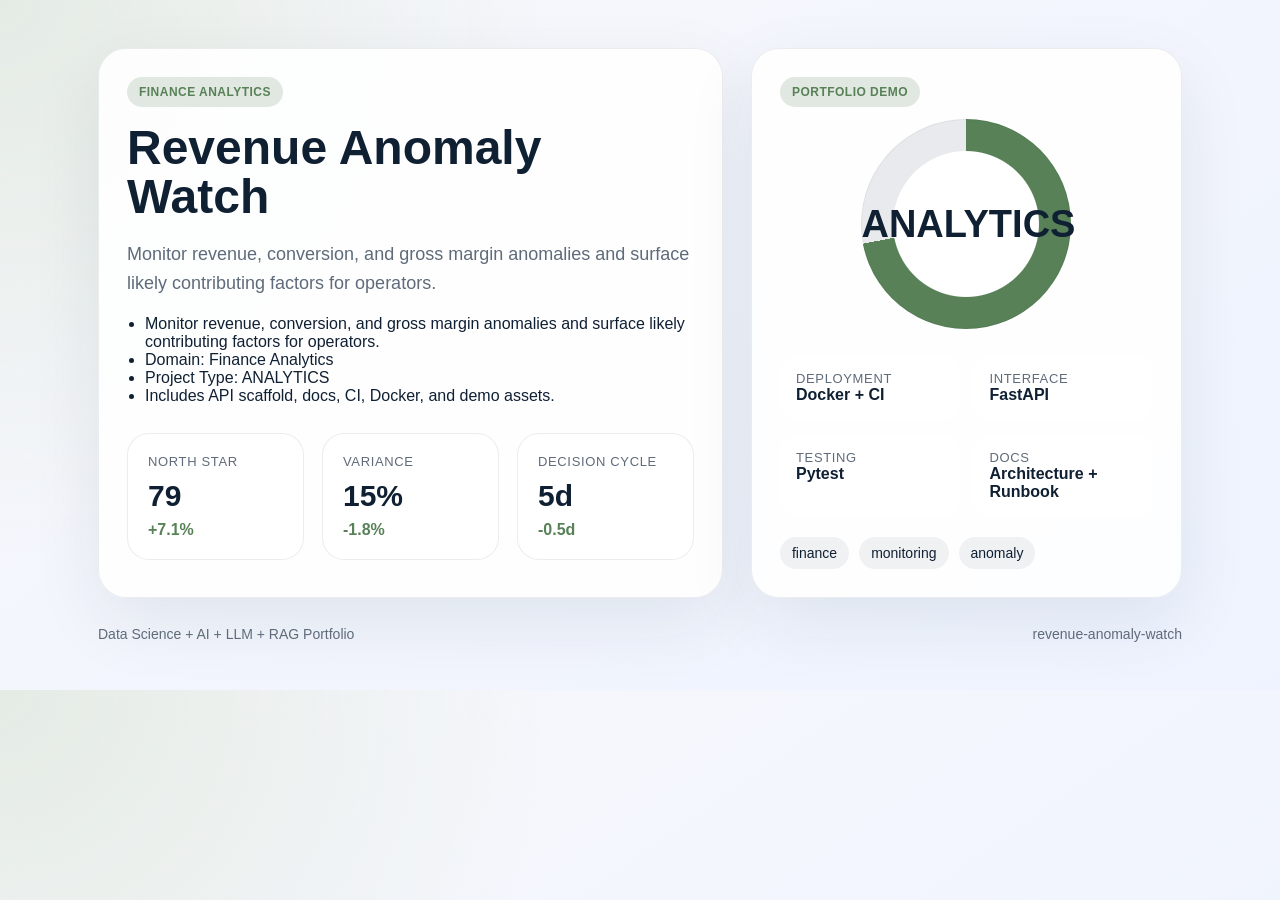
==== demo/index.html @ 746a1476 "Publish production-ready portfolio project" ====
<!doctype html>
        <html lang="en">
        <head>
          <meta charset="utf-8">
          <meta name="viewport" content="width=device-width, initial-scale=1">
          <title>Revenue Anomaly Watch</title>
          <style>
            :root {
              --accent: #588157;
              --ink: #102033;
              --muted: #5f6b7a;
              --card: rgba(255,255,255,0.88);
              --bg-1: #f7f8fb;
              --bg-2: #eef3ff;
            }
            * { box-sizing: border-box; }
            body {
              margin: 0;
              font-family: "Avenir Next", "Segoe UI", sans-serif;
              color: var(--ink);
              background:
                radial-gradient(circle at top left, color-mix(in srgb, var(--accent) 16%, white), transparent 38%),
                linear-gradient(145deg, var(--bg-1), var(--bg-2));
            }
            main {
              max-width: 1180px;
              margin: 0 auto;
              padding: 48px;
            }
            .hero {
              display: grid;
              grid-template-columns: 1.45fr 1fr;
              gap: 28px;
              align-items: stretch;
            }
            .panel {
              background: var(--card);
              border: 1px solid rgba(16, 32, 51, 0.08);
              border-radius: 28px;
              padding: 28px;
              box-shadow: 0 24px 70px rgba(16, 32, 51, 0.08);
            }
            .eyebrow {
              display: inline-flex;
              padding: 8px 12px;
              border-radius: 999px;
              background: color-mix(in srgb, var(--accent) 18%, white);
              color: var(--accent);
              font-weight: 700;
              letter-spacing: 0.04em;
              text-transform: uppercase;
              font-size: 12px;
            }
            h1 {
              font-size: 48px;
              line-height: 1.03;
              margin: 16px 0 18px;
            }
            p {
              color: var(--muted);
              font-size: 18px;
              line-height: 1.6;
              margin: 0 0 18px;
            }
            ul {
              margin: 18px 0 0;
              padding-left: 18px;
              color: var(--ink);
            }
            .cards {
              display: grid;
              grid-template-columns: repeat(3, 1fr);
              gap: 18px;
              margin-top: 28px;
            }
            .card {
              background: white;
              border-radius: 22px;
              padding: 20px;
              border: 1px solid rgba(16, 32, 51, 0.08);
            }
            .card span, .meta span {
              display: block;
              color: var(--muted);
              font-size: 13px;
              text-transform: uppercase;
              letter-spacing: 0.05em;
            }
            .card strong {
              display: block;
              font-size: 30px;
              margin: 10px 0 8px;
            }
            .card em {
              color: var(--accent);
              font-style: normal;
              font-weight: 700;
            }
            .visual {
              min-height: 100%;
              display: flex;
              flex-direction: column;
              justify-content: space-between;
            }
            .ring {
              width: 210px;
              height: 210px;
              margin: 12px auto 26px;
              border-radius: 50%;
              background:
                radial-gradient(circle closest-side, white 69%, transparent 70%),
                conic-gradient(var(--accent) 0 72%, rgba(16, 32, 51, 0.09) 72% 100%);
              display: grid;
              place-items: center;
              box-shadow: inset 0 0 0 1px rgba(16, 32, 51, 0.05);
            }
            .ring strong {
              font-size: 38px;
            }
            .meta {
              display: grid;
              grid-template-columns: repeat(2, 1fr);
              gap: 14px;
            }
            .meta article {
              background: white;
              border-radius: 18px;
              padding: 16px;
            }
            .tag-list {
              display: flex;
              flex-wrap: wrap;
              gap: 10px;
              list-style: none;
              padding: 0;
              margin: 20px 0 0;
            }
            .tag-list li {
              padding: 8px 12px;
              border-radius: 999px;
              background: rgba(16, 32, 51, 0.06);
              font-size: 14px;
            }
            .footer {
              margin-top: 28px;
              display: flex;
              justify-content: space-between;
              color: var(--muted);
              font-size: 14px;
            }
          </style>
        </head>
        <body>
          <main>
            <section class="hero">
              <div class="panel">
                <span class="eyebrow">Finance Analytics</span>
                <h1>Revenue Anomaly Watch</h1>
                <p>Monitor revenue, conversion, and gross margin anomalies and surface likely contributing factors for operators.</p>
                <ul>
                  <li>Monitor revenue, conversion, and gross margin anomalies and surface likely contributing factors for operators.</li><li>Domain: Finance Analytics</li><li>Project Type: ANALYTICS</li><li>Includes API scaffold, docs, CI, Docker, and demo assets.</li>
                </ul>
                <div class="cards">
                  <article class='card'><span>North Star</span><strong>79</strong><em>+7.1%</em></article>
<article class='card'><span>Variance</span><strong>15%</strong><em>-1.8%</em></article>
<article class='card'><span>Decision Cycle</span><strong>5d</strong><em>-0.5d</em></article>
                </div>
              </div>
              <div class="panel visual">
                <div>
                  <span class="eyebrow">Portfolio Demo</span>
                  <div class="ring"><strong>ANALYTICS</strong></div>
                </div>
                <div class="meta">
                  <article><span>Deployment</span><strong>Docker + CI</strong></article>
                  <article><span>Interface</span><strong>FastAPI</strong></article>
                  <article><span>Testing</span><strong>Pytest</strong></article>
                  <article><span>Docs</span><strong>Architecture + Runbook</strong></article>
                </div>
                <ul class="tag-list"><li>finance</li><li>monitoring</li><li>anomaly</li></ul>
              </div>
            </section>
            <div class="footer">
              <span>Data Science + AI + LLM + RAG Portfolio</span>
              <span>revenue-anomaly-watch</span>
            </div>
          </main>
        </body>
        </html>
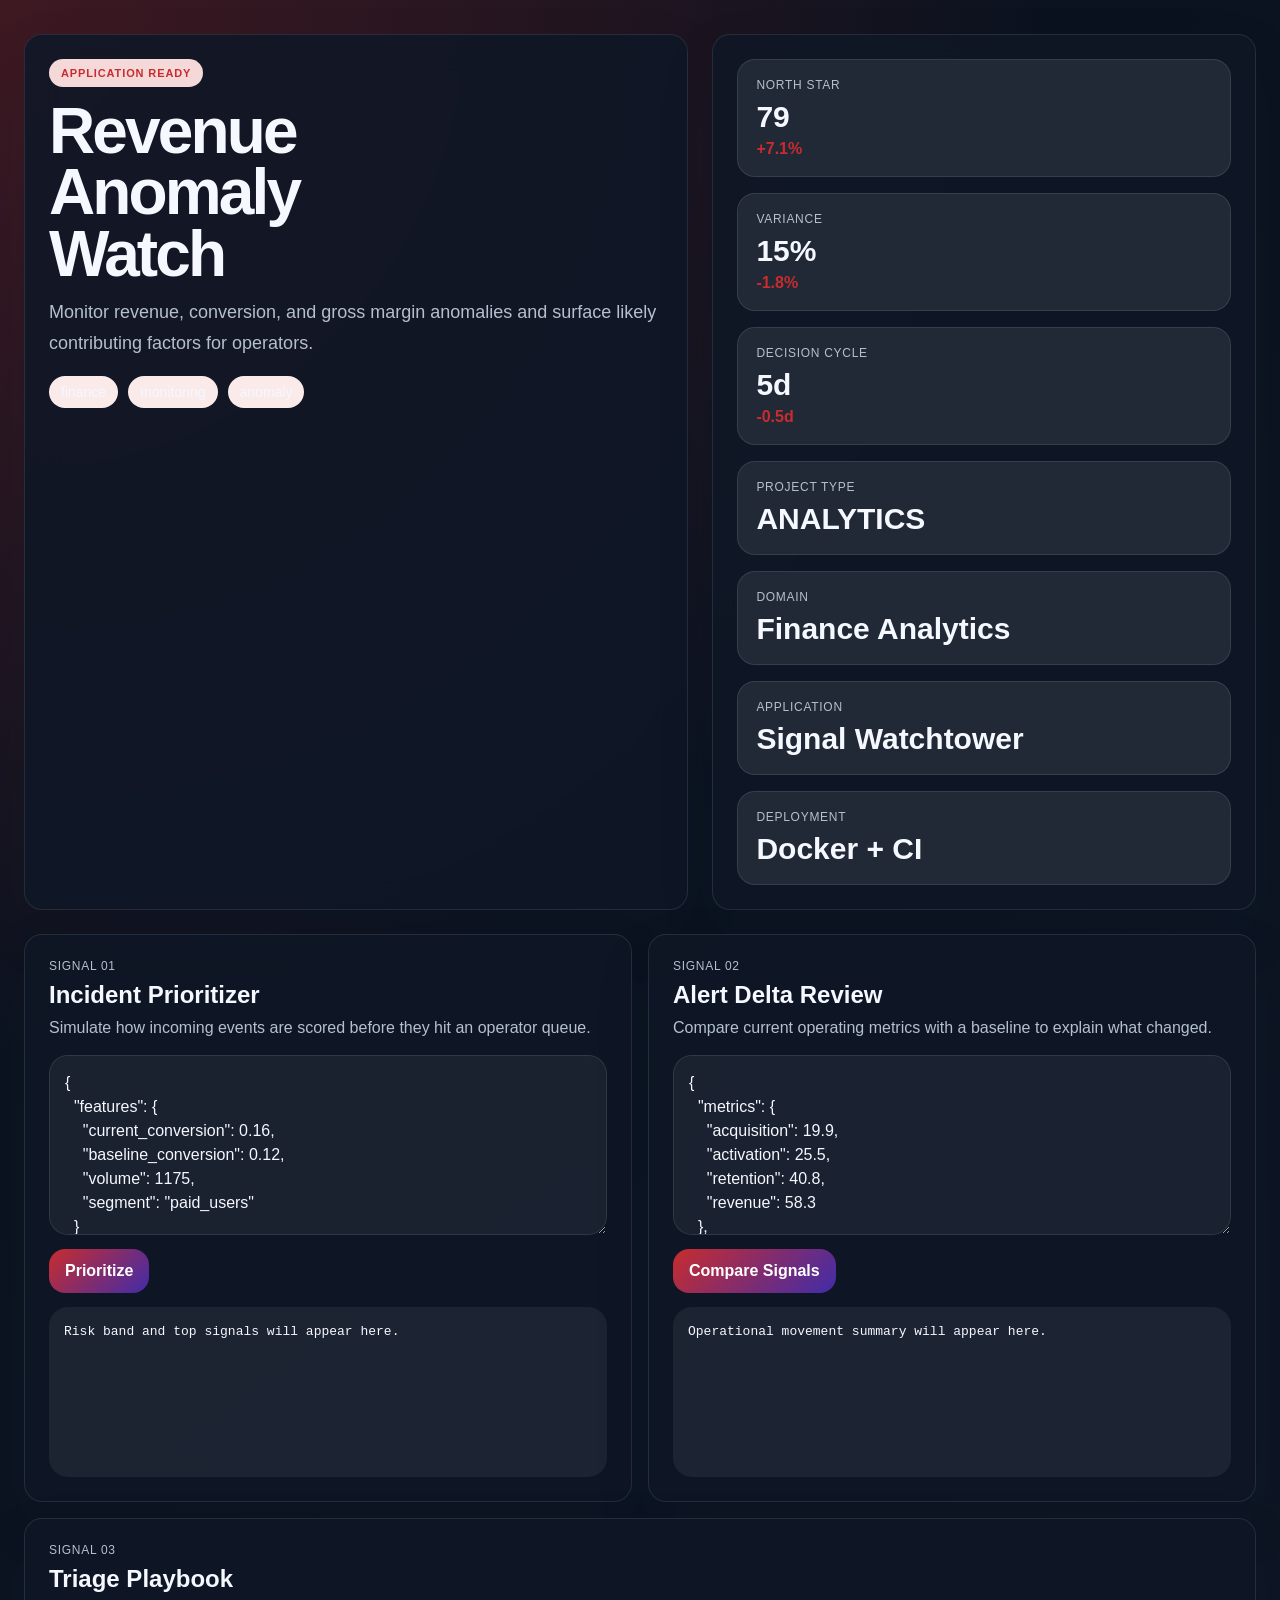
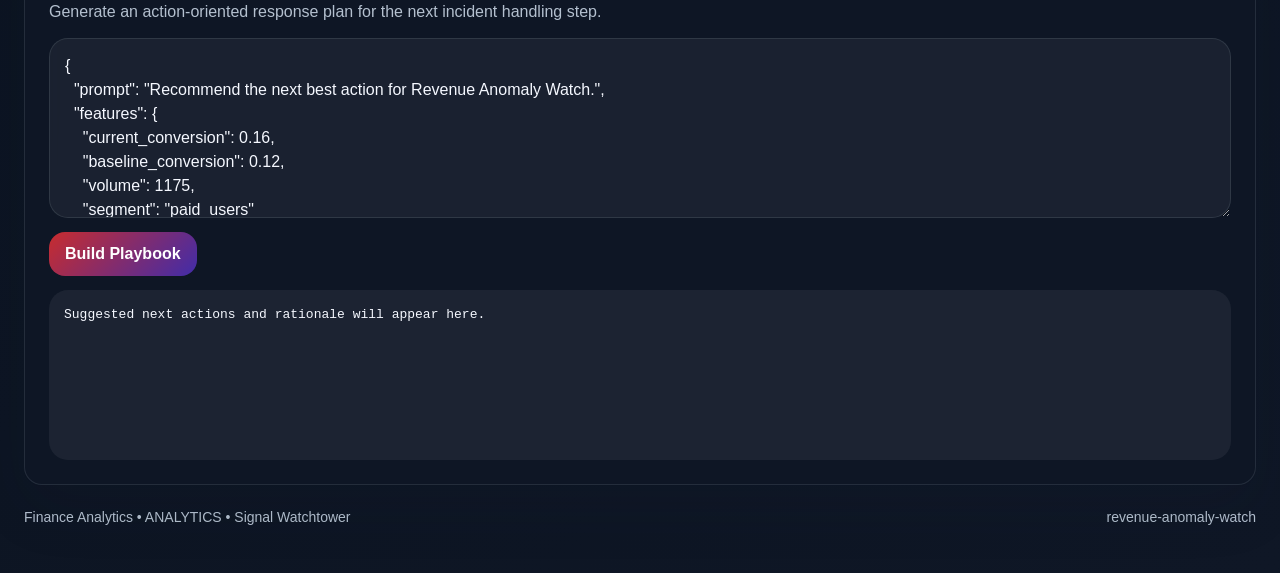
==== commit dedada53: "Publish production-ready portfolio project" ====
--- a/demo/index.html
+++ b/demo/index.html
@@ -5,186 +5,108 @@
           <meta charset="utf-8">
           <meta name="viewport" content="width=device-width, initial-scale=1">
           <title>Revenue Anomaly Watch</title>
-          <style>
-            :root {
-              --accent: #588157;
-              --ink: #102033;
-              --muted: #5f6b7a;
-              --card: rgba(255,255,255,0.88);
-              --bg-1: #f7f8fb;
-              --bg-2: #eef3ff;
-            }
-            * { box-sizing: border-box; }
-            body {
-              margin: 0;
-              font-family: "Avenir Next", "Segoe UI", sans-serif;
-              color: var(--ink);
-              background:
-                radial-gradient(circle at top left, color-mix(in srgb, var(--accent) 16%, white), transparent 38%),
-                linear-gradient(145deg, var(--bg-1), var(--bg-2));
-            }
-            main {
-              max-width: 1180px;
-              margin: 0 auto;
-              padding: 48px;
-            }
-            .hero {
-              display: grid;
-              grid-template-columns: 1.45fr 1fr;
-              gap: 28px;
-              align-items: stretch;
-            }
-            .panel {
-              background: var(--card);
-              border: 1px solid rgba(16, 32, 51, 0.08);
-              border-radius: 28px;
-              padding: 28px;
-              box-shadow: 0 24px 70px rgba(16, 32, 51, 0.08);
-            }
-            .eyebrow {
-              display: inline-flex;
-              padding: 8px 12px;
-              border-radius: 999px;
-              background: color-mix(in srgb, var(--accent) 18%, white);
-              color: var(--accent);
-              font-weight: 700;
-              letter-spacing: 0.04em;
-              text-transform: uppercase;
-              font-size: 12px;
-            }
-            h1 {
-              font-size: 48px;
-              line-height: 1.03;
-              margin: 16px 0 18px;
-            }
-            p {
-              color: var(--muted);
-              font-size: 18px;
-              line-height: 1.6;
-              margin: 0 0 18px;
-            }
-            ul {
-              margin: 18px 0 0;
-              padding-left: 18px;
-              color: var(--ink);
-            }
-            .cards {
-              display: grid;
-              grid-template-columns: repeat(3, 1fr);
-              gap: 18px;
-              margin-top: 28px;
-            }
-            .card {
-              background: white;
-              border-radius: 22px;
-              padding: 20px;
-              border: 1px solid rgba(16, 32, 51, 0.08);
-            }
-            .card span, .meta span {
-              display: block;
-              color: var(--muted);
-              font-size: 13px;
-              text-transform: uppercase;
-              letter-spacing: 0.05em;
-            }
-            .card strong {
-              display: block;
-              font-size: 30px;
-              margin: 10px 0 8px;
-            }
-            .card em {
-              color: var(--accent);
-              font-style: normal;
-              font-weight: 700;
-            }
-            .visual {
-              min-height: 100%;
-              display: flex;
-              flex-direction: column;
-              justify-content: space-between;
-            }
-            .ring {
-              width: 210px;
-              height: 210px;
-              margin: 12px auto 26px;
-              border-radius: 50%;
-              background:
-                radial-gradient(circle closest-side, white 69%, transparent 70%),
-                conic-gradient(var(--accent) 0 72%, rgba(16, 32, 51, 0.09) 72% 100%);
-              display: grid;
-              place-items: center;
-              box-shadow: inset 0 0 0 1px rgba(16, 32, 51, 0.05);
-            }
-            .ring strong {
-              font-size: 38px;
-            }
-            .meta {
-              display: grid;
-              grid-template-columns: repeat(2, 1fr);
-              gap: 14px;
-            }
-            .meta article {
-              background: white;
-              border-radius: 18px;
-              padding: 16px;
-            }
-            .tag-list {
-              display: flex;
-              flex-wrap: wrap;
-              gap: 10px;
-              list-style: none;
-              padding: 0;
-              margin: 20px 0 0;
-            }
-            .tag-list li {
-              padding: 8px 12px;
-              border-radius: 999px;
-              background: rgba(16, 32, 51, 0.06);
-              font-size: 14px;
-            }
-            .footer {
-              margin-top: 28px;
-              display: flex;
-              justify-content: space-between;
-              color: var(--muted);
-              font-size: 14px;
-            }
-          </style>
+          <link rel="stylesheet" href="./styles.css">
         </head>
-        <body>
-          <main>
+        <body class="surface-ink">
+          <div class="page layout-console eyebrow-solid headline-compact modules-2 hero-align-split">
             <section class="hero">
-              <div class="panel">
-                <span class="eyebrow">Finance Analytics</span>
-                <h1>Revenue Anomaly Watch</h1>
-                <p>Monitor revenue, conversion, and gross margin anomalies and surface likely contributing factors for operators.</p>
-                <ul>
-                  <li>Monitor revenue, conversion, and gross margin anomalies and surface likely contributing factors for operators.</li><li>Domain: Finance Analytics</li><li>Project Type: ANALYTICS</li><li>Includes API scaffold, docs, CI, Docker, and demo assets.</li>
+              <div class="panel hero-copy">
+                <span class="eyebrow" data-health>Signal Watchtower</span>
+                <h1 id="project-title">Revenue Anomaly Watch</h1>
+                <p id="project-summary" class="lead">Monitor revenue, conversion, and gross margin anomalies and surface likely contributing factors for operators.</p>
+                <ul id="project-tags" class="tag-list">
+                  <li>finance</li><li>monitoring</li><li>anomaly</li>
                 </ul>
-                <div class="cards">
+              </div>
+              <div class="panel hero-side">
+                <div class="metric-grid">
                   <article class='card'><span>North Star</span><strong>79</strong><em>+7.1%</em></article>
 <article class='card'><span>Variance</span><strong>15%</strong><em>-1.8%</em></article>
 <article class='card'><span>Decision Cycle</span><strong>5d</strong><em>-0.5d</em></article>
                 </div>
-              </div>
-              <div class="panel visual">
-                <div>
-                  <span class="eyebrow">Portfolio Demo</span>
-                  <div class="ring"><strong>ANALYTICS</strong></div>
+                <div class="mini-grid">
+                  <article class='mini-card'><span>Project Type</span><strong>ANALYTICS</strong></article><article class='mini-card'><span>Domain</span><strong>Finance Analytics</strong></article><article class='mini-card'><span>Application</span><strong>Signal Watchtower</strong></article><article class='mini-card'><span>Deployment</span><strong>Docker + CI</strong></article>
                 </div>
-                <div class="meta">
-                  <article><span>Deployment</span><strong>Docker + CI</strong></article>
-                  <article><span>Interface</span><strong>FastAPI</strong></article>
-                  <article><span>Testing</span><strong>Pytest</strong></article>
-                  <article><span>Docs</span><strong>Architecture + Runbook</strong></article>
-                </div>
-                <ul class="tag-list"><li>finance</li><li>monitoring</li><li>anomaly</li></ul>
               </div>
             </section>
-            <div class="footer">
-              <span>Data Science + AI + LLM + RAG Portfolio</span>
+            <section class="app-grid">
+              <article class="panel module js-module span-normal">
+          <div class="module-header">
+            <span>Signal 01</span>
+            <h2>Incident Prioritizer</h2>
+            <p>Simulate how incoming events are scored before they hit an operator queue.</p>
+          </div>
+          <textarea class="js-input">{
+  &quot;features&quot;: {
+    &quot;current_conversion&quot;: 0.16,
+    &quot;baseline_conversion&quot;: 0.12,
+    &quot;volume&quot;: 1175,
+    &quot;segment&quot;: &quot;paid_users&quot;
+  }
+}</textarea>
+          <div class="button-row">
+            <button class="js-run" data-endpoint="/score" data-input-mode="json">Prioritize</button>
+          </div>
+          <pre class="js-output">Risk band and top signals will appear here.</pre>
+        </article>
+<article class="panel module js-module span-normal">
+          <div class="module-header">
+            <span>Signal 02</span>
+            <h2>Alert Delta Review</h2>
+            <p>Compare current operating metrics with a baseline to explain what changed.</p>
+          </div>
+          <textarea class="js-input">{
+  &quot;metrics&quot;: {
+    &quot;acquisition&quot;: 19.9,
+    &quot;activation&quot;: 25.5,
+    &quot;retention&quot;: 40.8,
+    &quot;revenue&quot;: 58.3
+  },
+  &quot;baseline&quot;: {
+    &quot;acquisition&quot;: 18.31,
+    &quot;activation&quot;: 23.46,
+    &quot;retention&quot;: 37.54,
+    &quot;revenue&quot;: 53.64
+  }
+}</textarea>
+          <div class="button-row">
+            <button class="js-run" data-endpoint="/analyze" data-input-mode="json">Compare Signals</button>
+          </div>
+          <pre class="js-output">Operational movement summary will appear here.</pre>
+        </article>
+<article class="panel module js-module span-wide">
+          <div class="module-header">
+            <span>Signal 03</span>
+            <h2>Triage Playbook</h2>
+            <p>Generate an action-oriented response plan for the next incident handling step.</p>
+          </div>
+          <textarea class="js-input">{
+  &quot;prompt&quot;: &quot;Recommend the next best action for Revenue Anomaly Watch.&quot;,
+  &quot;features&quot;: {
+    &quot;current_conversion&quot;: 0.16,
+    &quot;baseline_conversion&quot;: 0.12,
+    &quot;volume&quot;: 1175,
+    &quot;segment&quot;: &quot;paid_users&quot;
+  },
+  &quot;metrics&quot;: {
+    &quot;acquisition&quot;: 19.9,
+    &quot;activation&quot;: 25.5,
+    &quot;retention&quot;: 40.8,
+    &quot;revenue&quot;: 58.3
+  }
+}</textarea>
+          <div class="button-row">
+            <button class="js-run" data-endpoint="/recommend" data-input-mode="json">Build Playbook</button>
+          </div>
+          <pre class="js-output">Suggested next actions and rationale will appear here.</pre>
+        </article>
+            </section>
+            <footer class="footer">
+              <span>Finance Analytics • ANALYTICS • Signal Watchtower</span>
               <span>revenue-anomaly-watch</span>
-            </div>
-          </main>
+            </footer>
+          </div>
+          <script id="bootstrap-data" type="application/json">{"project": {"slug": "revenue-anomaly-watch", "title": "Revenue Anomaly Watch", "project_type": "analytics", "domain": "Finance Analytics", "summary": "Monitor revenue, conversion, and gross margin anomalies and surface likely contributing factors for operators.", "tags": ["finance", "monitoring", "anomaly"]}, "app_archetype": "watchtower", "ui_profile": {"layout": "console", "surface": "ink", "font_stack": "\"Space Grotesk\", \"Segoe UI\", sans-serif", "radius": 29, "shadow": 57, "eyebrow_style": "solid", "module_columns": 2, "hero_align": "split", "headline_mode": "compact"}, "app_modules": [{"label": "Signal 01", "title": "Incident Prioritizer", "description": "Simulate how incoming events are scored before they hit an operator queue.", "endpoint": "/score", "input_mode": "json", "cta": "Prioritize", "prefill": "{\n  \"features\": {\n    \"current_conversion\": 0.16,\n    \"baseline_conversion\": 0.12,\n    \"volume\": 1175,\n    \"segment\": \"paid_users\"\n  }\n}", "hint": "Risk band and top signals will appear here.", "span": "normal"}, {"label": "Signal 02", "title": "Alert Delta Review", "description": "Compare current operating metrics with a baseline to explain what changed.", "endpoint": "/analyze", "input_mode": "json", "cta": "Compare Signals", "prefill": "{\n  \"metrics\": {\n    \"acquisition\": 19.9,\n    \"activation\": 25.5,\n    \"retention\": 40.8,\n    \"revenue\": 58.3\n  },\n  \"baseline\": {\n    \"acquisition\": 18.31,\n    \"activation\": 23.46,\n    \"retention\": 37.54,\n    \"revenue\": 53.64\n  }\n}", "hint": "Operational movement summary will appear here.", "span": "normal"}, {"label": "Signal 03", "title": "Triage Playbook", "description": "Generate an action-oriented response plan for the next incident handling step.", "endpoint": "/recommend", "input_mode": "json", "cta": "Build Playbook", "prefill": "{\n  \"prompt\": \"Recommend the next best action for Revenue Anomaly Watch.\",\n  \"features\": {\n    \"current_conversion\": 0.16,\n    \"baseline_conversion\": 0.12,\n    \"volume\": 1175,\n    \"segment\": \"paid_users\"\n  },\n  \"metrics\": {\n    \"acquisition\": 19.9,\n    \"activation\": 25.5,\n    \"retention\": 40.8,\n    \"revenue\": 58.3\n  }\n}", "hint": "Suggested next actions and rationale will appear here.", "span": "wide"}], "sample_features": {"current_conversion": 0.16, "baseline_conversion": 0.12, "volume": 1175, "segment": "paid_users"}, "sample_metrics": {"acquisition": 19.9, "activation": 25.5, "retention": 40.8, "revenue": 58.3}, "knowledge_base": ["Revenue Anomaly Watch is positioned as a Finance Analytics starter that emphasizes fast iteration, clear documentation, and production-friendly interfaces.", "The primary value proposition is: Monitor revenue, conversion, and gross margin anomalies and surface likely contributing factors for operators.", "Recommended operating model: ship a small API, add observability, validate outputs with stakeholder review, and monitor the top business KPI every week.", "Typical stakeholders include analytics, operations, product, and leadership teams working on finance, monitoring, anomaly."], "dashboard_metrics": [{"label": "North Star", "value": "79", "delta": "+7.1%"}, {"label": "Variance", "value": "15%", "delta": "-1.8%"}, {"label": "Decision Cycle", "value": "5d", "delta": "-0.5d"}]}</script>
+          <script src="./app.js"></script>
         </body>
         </html>
--- a/demo/styles.css
+++ b/demo/styles.css
@@ -0,0 +1,348 @@
+
+:root {
+  --accent: #c82c2e;
+  --accent-2: #412ca9;
+  --accent-soft: color-mix(in srgb, var(--accent) 18%, white);
+  --radius: 29px;
+  --shadow-size: 57px;
+  --font-stack: "Space Grotesk", "Segoe UI", sans-serif;
+  --bg: #f4f7fb;
+  --card: rgba(255, 255, 255, 0.86);
+  --line: rgba(16, 32, 51, 0.08);
+  --ink: #102033;
+  --muted: #5f6b7a;
+  --output-bg: #0d1b2e;
+  --output-ink: #dae8ff;
+}
+* { box-sizing: border-box; }
+html, body { margin: 0; min-height: 100%; }
+body {
+  font-family: var(--font-stack);
+  color: var(--ink);
+  background: linear-gradient(145deg, #f8fbff, var(--bg));
+}
+body.surface-mist {
+  --bg: #eef4fb;
+  background:
+    radial-gradient(circle at top left, color-mix(in srgb, var(--accent) 18%, white), transparent 34%),
+    linear-gradient(145deg, #fbfdff, var(--bg));
+}
+body.surface-aurora {
+  --bg: #edf1ff;
+  background:
+    radial-gradient(circle at 0% 0%, color-mix(in srgb, var(--accent) 22%, white), transparent 38%),
+    radial-gradient(circle at 100% 100%, color-mix(in srgb, var(--accent-2) 20%, white), transparent 28%),
+    linear-gradient(135deg, #f7f8ff, var(--bg));
+}
+body.surface-sand {
+  --bg: #f5efe8;
+  --card: rgba(255, 251, 246, 0.9);
+  background:
+    linear-gradient(135deg, rgba(255,255,255,0.82), rgba(245, 239, 232, 0.98)),
+    radial-gradient(circle at top right, color-mix(in srgb, var(--accent) 16%, white), transparent 32%);
+}
+body.surface-slate {
+  --bg: #ecf0f7;
+  --card: rgba(248, 250, 255, 0.88);
+  background:
+    linear-gradient(160deg, #f7f9fc, var(--bg)),
+    radial-gradient(circle at bottom left, color-mix(in srgb, var(--accent-2) 16%, white), transparent 34%);
+}
+body.surface-paper {
+  --bg: #f8f8f4;
+  --card: rgba(255,255,255,0.93);
+  background:
+    linear-gradient(180deg, #fffefb, var(--bg));
+}
+body.surface-ink {
+  --bg: #0f1726;
+  --card: rgba(15, 23, 38, 0.88);
+  --line: rgba(226, 238, 255, 0.1);
+  --ink: #f5f8ff;
+  --muted: #b4c0cf;
+  --output-bg: rgba(255,255,255,0.06);
+  --output-ink: #f5f8ff;
+  background:
+    radial-gradient(circle at top left, color-mix(in srgb, var(--accent) 28%, transparent), transparent 42%),
+    linear-gradient(145deg, #09111d, var(--bg));
+}
+.page {
+  max-width: 1360px;
+  margin: 0 auto;
+  padding: 34px 24px 48px;
+  display: grid;
+  gap: 24px;
+}
+.panel {
+  background: var(--card);
+  border: 1px solid var(--line);
+  border-radius: var(--radius);
+  box-shadow: 0 24px var(--shadow-size) rgba(16, 32, 51, 0.1);
+  backdrop-filter: blur(18px);
+}
+.hero {
+  display: grid;
+  gap: 24px;
+}
+.hero-copy,
+.hero-side,
+.module {
+  padding: 24px;
+}
+.eyebrow {
+  display: inline-flex;
+  align-items: center;
+  gap: 8px;
+  padding: 8px 12px;
+  border-radius: 999px;
+  background: var(--accent-soft);
+  color: var(--accent);
+  text-transform: uppercase;
+  letter-spacing: 0.08em;
+  font-size: 11px;
+  font-weight: 800;
+}
+.page.eyebrow-outline .eyebrow {
+  background: transparent;
+  border: 1px solid color-mix(in srgb, var(--accent) 40%, white);
+}
+.page.eyebrow-soft .eyebrow {
+  background: color-mix(in srgb, var(--accent) 12%, white);
+  color: color-mix(in srgb, var(--accent) 82%, black);
+}
+h1 {
+  margin: 14px 0 12px;
+  font-size: clamp(2.2rem, 5vw, 4.4rem);
+  line-height: 0.96;
+  letter-spacing: -0.045em;
+}
+.page.headline-compact h1 { max-width: 10ch; }
+.page.headline-tall h1 { line-height: 1.03; font-size: clamp(2.4rem, 5vw, 4.8rem); }
+.lead {
+  margin: 0;
+  font-size: 18px;
+  line-height: 1.68;
+  color: var(--muted);
+  max-width: 62ch;
+}
+.tag-list {
+  list-style: none;
+  display: flex;
+  flex-wrap: wrap;
+  gap: 10px;
+  margin: 18px 0 0;
+  padding: 0;
+}
+.tag-list li {
+  padding: 8px 12px;
+  border-radius: 999px;
+  background: color-mix(in srgb, var(--accent) 10%, white);
+  color: var(--ink);
+  font-size: 14px;
+}
+.hero-side {
+  display: grid;
+  gap: 16px;
+}
+.metric-grid,
+.mini-grid,
+.app-grid {
+  display: grid;
+  gap: 16px;
+}
+.card,
+.mini-card {
+  background: color-mix(in srgb, var(--card) 92%, white);
+  border: 1px solid var(--line);
+  border-radius: calc(var(--radius) - 8px);
+  padding: 18px;
+}
+.card span,
+.mini-card span,
+.module-header span {
+  display: block;
+  color: var(--muted);
+  text-transform: uppercase;
+  letter-spacing: 0.06em;
+  font-size: 12px;
+}
+.card strong,
+.mini-card strong {
+  display: block;
+  margin-top: 8px;
+  font-size: 30px;
+}
+.card em {
+  display: inline-block;
+  margin-top: 6px;
+  font-style: normal;
+  color: var(--accent);
+  font-weight: 700;
+}
+.module {
+  display: grid;
+  gap: 14px;
+}
+.module-header h2 {
+  margin: 8px 0 6px;
+  font-size: 24px;
+}
+.module-header p {
+  margin: 0;
+  color: var(--muted);
+  line-height: 1.6;
+}
+textarea,
+button {
+  font: inherit;
+}
+textarea {
+  width: 100%;
+  min-height: 180px;
+  resize: vertical;
+  border: 1px solid var(--line);
+  border-radius: calc(var(--radius) - 10px);
+  padding: 15px;
+  background: rgba(255,255,255,0.82);
+  color: var(--ink);
+  line-height: 1.5;
+}
+body.surface-ink textarea {
+  background: rgba(255,255,255,0.05);
+}
+.module-input-text {
+  min-height: 110px;
+}
+.button-row {
+  display: flex;
+  flex-wrap: wrap;
+  gap: 10px;
+}
+button {
+  border: 0;
+  border-radius: 16px;
+  background: linear-gradient(135deg, var(--accent), var(--accent-2));
+  color: white;
+  padding: 13px 16px;
+  font-weight: 700;
+  cursor: pointer;
+}
+pre {
+  margin: 0;
+  white-space: pre-wrap;
+  word-break: break-word;
+  background: var(--output-bg);
+  color: var(--output-ink);
+  border-radius: calc(var(--radius) - 10px);
+  padding: 15px;
+  min-height: 170px;
+  line-height: 1.58;
+  font-size: 13px;
+  overflow: auto;
+}
+.footer {
+  display: flex;
+  justify-content: space-between;
+  color: var(--muted);
+  font-size: 14px;
+}
+.page.layout-horizon .hero {
+  grid-template-columns: 1.45fr 1fr;
+  align-items: stretch;
+}
+.page.layout-horizon.modules-2 .app-grid,
+.page.layout-horizon.modules-3 .app-grid {
+  grid-template-columns: repeat(3, minmax(0, 1fr));
+}
+.page.layout-rail .hero {
+  grid-template-columns: 0.92fr 1.08fr;
+}
+.page.layout-rail .hero-copy {
+  padding-top: 34px;
+}
+.page.layout-rail .app-grid {
+  grid-template-columns: repeat(2, minmax(0, 1fr));
+}
+.page.layout-folio .hero {
+  grid-template-columns: 1fr;
+}
+.page.layout-folio .hero-copy {
+  text-align: center;
+}
+.page.layout-folio .lead {
+  margin-inline: auto;
+}
+.page.layout-folio .tag-list {
+  justify-content: center;
+}
+.page.layout-folio .metric-grid {
+  grid-template-columns: repeat(3, minmax(0, 1fr));
+}
+.page.layout-folio .mini-grid {
+  grid-template-columns: repeat(4, minmax(0, 1fr));
+}
+.page.layout-folio .app-grid {
+  grid-template-columns: repeat(2, minmax(0, 1fr));
+}
+.page.layout-board .hero {
+  grid-template-columns: 1fr;
+}
+.page.layout-board .hero-side {
+  grid-template-columns: 1.2fr 0.8fr;
+  align-items: start;
+}
+.page.layout-board .metric-grid {
+  grid-template-columns: repeat(3, minmax(0, 1fr));
+}
+.page.layout-board .app-grid {
+  grid-template-columns: repeat(4, minmax(0, 1fr));
+}
+.page.layout-stack .hero {
+  grid-template-columns: 1fr;
+}
+.page.layout-stack .hero-side {
+  grid-template-columns: repeat(2, minmax(0, 1fr));
+}
+.page.layout-stack .app-grid {
+  grid-template-columns: repeat(3, minmax(0, 1fr));
+}
+.page.layout-console .hero {
+  grid-template-columns: 1.1fr 0.9fr;
+}
+.page.layout-console .panel,
+.page.layout-console .card,
+.page.layout-console .mini-card {
+  border-radius: 18px;
+}
+.page.modules-2 .app-grid {
+  grid-template-columns: repeat(2, minmax(0, 1fr));
+}
+.module.span-wide {
+  grid-column: span 2;
+}
+.hero-align-center .hero-copy {
+  text-align: center;
+}
+.hero-align-center .lead,
+.hero-align-center .tag-list {
+  margin-inline: auto;
+  justify-content: center;
+}
+@media (max-width: 1120px) {
+  .page.layout-horizon .hero,
+  .page.layout-rail .hero,
+  .page.layout-console .hero,
+  .page.layout-board .hero-side,
+  .page.layout-folio .mini-grid,
+  .page.layout-stack .hero-side,
+  .page.modules-2 .app-grid,
+  .page.layout-board .app-grid,
+  .page.layout-stack .app-grid,
+  .page.layout-horizon.modules-3 .app-grid,
+  .page.layout-folio .app-grid {
+    grid-template-columns: 1fr;
+  }
+  .module.span-wide {
+    grid-column: auto;
+  }
+}
